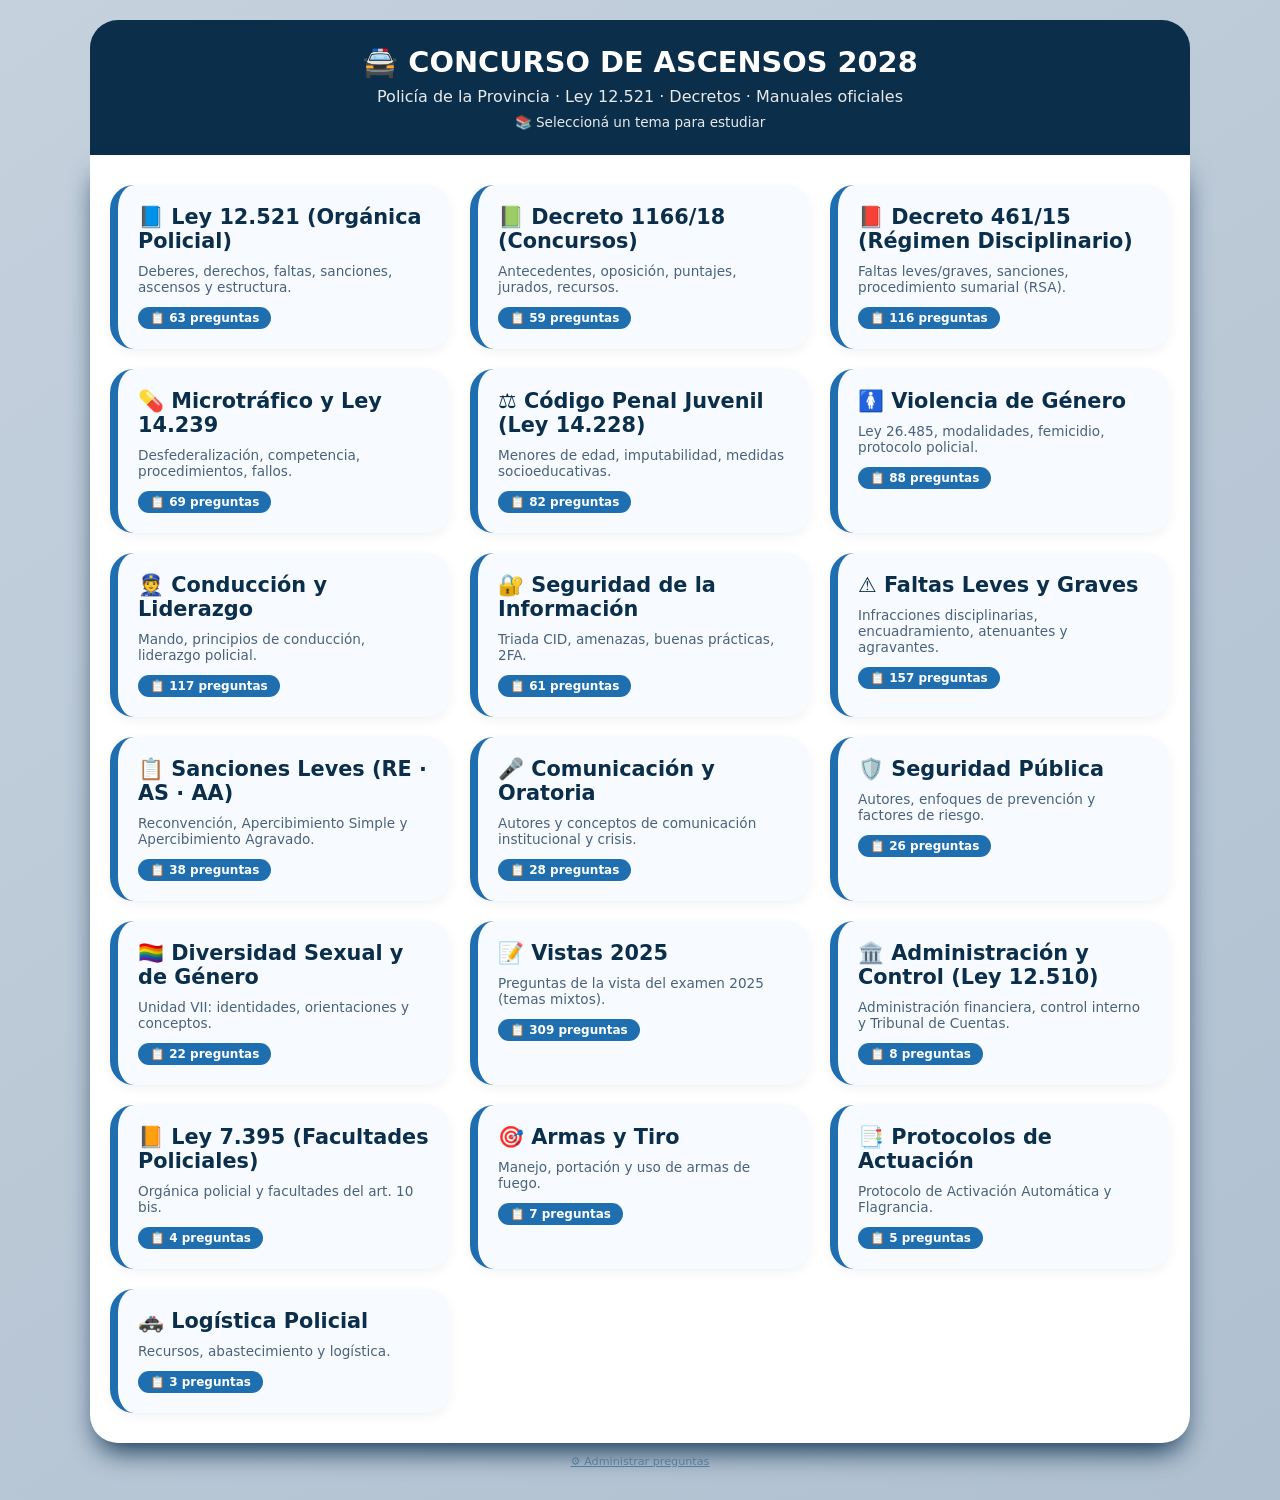
==== index.html @ 3313f452 "Simulador Concurso 2028: preguntas en JSON y panel de administración - data/temas.json y data/pregun" ====
<!DOCTYPE html>
<html lang="es">
<head>
    <meta charset="UTF-8">
    <meta name="viewport" content="width=device-width, initial-scale=1.0, maximum-scale=1.0, user-scalable=yes">
    <title>📚 CONCURSO POLICIAL 2028 · SIMULADOR POR TEMAS</title>
    <link rel="stylesheet" href="estilos.css">
</head>
<body>

<!-- PANTALLA PRINCIPAL -->
<div id="mainScreen" class="main-container">
    <div class="header">
        <h1>🚔 CONCURSO DE ASCENSOS 2028</h1>
        <p>Policía de la Provincia · Ley 12.521 · Decretos · Manuales oficiales</p>
        <p style="font-size:0.85rem; margin-top:8px;">📚 Seleccioná un tema para estudiar</p>
    </div>
    <div class="temas-grid" id="temasGrid">
        <div class="mensaje">Cargando temas…</div>
    </div>
    <div class="pie"><a href="admin.html" style="color:inherit;">⚙️ Administrar preguntas</a></div>
</div>

<!-- CONTENEDOR PARA EL QUIZ -->
<div id="quizScreen" class="quiz-container">
    <div class="cabecera">
        <button class="btn-volver" id="btnVolverPrincipal">← Volver a temas</button>
        <h2 id="quizTitulo">Tema</h2>
        <div class="progreso-barra"><div class="progreso-lleno" id="barraProgreso"></div></div>
        <div class="contadores">
            <span id="textoContador">Pregunta 0 / 0</span>
            <span id="puntajeDisplay">✅ 0 · ❌ 0</span>
        </div>
    </div>
    <div class="botonera-extra">
        <button class="btn btn-download" id="btnDescargarCSV">📥 CSV</button>
        <button class="btn btn-pdf" id="btnDescargarPDF">📄 PDF</button>
        <button class="btn btn-sec" id="btnFinalizar">🏁 Finalizar</button>
    </div>
    <div class="cuerpo" id="cuerpoQuiz"></div>
    <div class="pie">⚡ Modo estudio · Respuesta con explicación</div>
</div>

<script src="app.js"></script>
</body>
</html>
---- estilos.css ----
* {
    box-sizing: border-box;
    font-family: 'Segoe UI', Roboto, system-ui, sans-serif;
    margin: 0;
    padding: 0;
}
body {
    background: linear-gradient(145deg, #c5d1dd 0%, #b0c0d0 100%);
    min-height: 100vh;
    padding: 20px;
}
.main-container {
    max-width: 1100px;
    margin: 0 auto;
}
.header {
    background: #0b2f4a;
    color: white;
    padding: 25px 20px;
    border-radius: 28px 28px 0 0;
    text-align: center;
}
.header h1 {
    font-size: 1.8rem;
    margin-bottom: 8px;
}
.header p {
    font-size: 1rem;
    opacity: 0.9;
}
.temas-grid {
    display: grid;
    grid-template-columns: repeat(auto-fill, minmax(280px, 1fr));
    gap: 20px;
    padding: 30px 20px;
    background: white;
    border-radius: 0 0 28px 28px;
    box-shadow: 0 15px 28px -8px #0a2f4e;
}
.tema-card {
    background: #f7faff;
    border-radius: 24px;
    padding: 20px;
    border-left: 8px solid #1f6fb0;
    transition: transform 0.2s, box-shadow 0.2s;
    cursor: pointer;
    box-shadow: 0 4px 12px rgba(0,0,0,0.05);
}
.tema-card:hover {
    transform: translateY(-5px);
    box-shadow: 0 12px 24px rgba(0,0,0,0.1);
}
.tema-card h3 {
    color: #0b2f4a;
    font-size: 1.3rem;
    margin-bottom: 10px;
}
.tema-card p {
    color: #4a627a;
    font-size: 0.85rem;
    margin-bottom: 12px;
}
.tema-card .badge {
    display: inline-block;
    background: #1f6fb0;
    color: white;
    padding: 4px 12px;
    border-radius: 20px;
    font-size: 0.75rem;
    font-weight: bold;
}
.quiz-container {
    max-width: 700px;
    margin: 0 auto;
    background-color: #ffffff;
    border-radius: 28px;
    box-shadow: 0 15px 28px -8px #0a2f4e;
    overflow: hidden;
    display: none;
}
.cabecera {
    background: #0b2f4a;
    color: white;
    padding: 16px 20px;
}
.cabecera h2 {
    font-size: 1.2rem;
    margin-bottom: 6px;
}
.btn-volver {
    background: #4b6279;
    border: none;
    padding: 8px 16px;
    border-radius: 40px;
    color: white;
    font-weight: bold;
    cursor: pointer;
    margin-top: 8px;
    font-size: 0.8rem;
}
.progreso-barra {
    background-color: #204b6d;
    border-radius: 50px;
    height: 12px;
    margin: 12px 0 6px 0;
}
.progreso-lleno {
    background: #7ac7ff;
    height: 12px;
    border-radius: 50px;
    width: 0%;
    transition: width 0.2s ease;
}
.contadores {
    display: flex;
    justify-content: space-between;
    font-size: 0.75rem;
    color: #c7def5;
}
.cuerpo {
    padding: 18px;
    background: #f7faff;
}
.pregunta-texto {
    font-size: 1.2rem;
    font-weight: 600;
    color: #0f293f;
    margin-bottom: 18px;
}
.opciones-area {
    display: flex;
    flex-direction: column;
    gap: 8px;
    margin-bottom: 20px;
}
.opcion-boton {
    background: white;
    border: 1.5px solid #b9ccde;
    border-radius: 40px;
    padding: 12px 18px;
    font-size: 0.9rem;
    font-weight: 500;
    text-align: left;
    cursor: pointer;
    transition: 0.15s;
}
.opcion-boton:hover:not(:disabled) {
    background: #e0efff;
    border-color: #1f6fb0;
}
.opcion-boton.correcta {
    background: #caf0ce;
    border-color: #138b34;
    color: #0b5822;
}
.opcion-boton.incorrecta {
    background: #ffe0de;
    border-color: #c53131;
    color: #771c1c;
    text-decoration: line-through;
}
.opcion-boton:disabled {
    cursor: default;
}
.retro-card {
    background: white;
    border-radius: 24px;
    padding: 16px;
    border-left: 8px solid #1f6fb0;
    margin: 15px 0;
}
.retro-titulo-correcto { color: #0b6b2c; font-weight: 700; margin-bottom: 8px; }
.retro-titulo-incorrecto { color: #b63131; font-weight: 700; margin-bottom: 8px; }
.retro-detalle { font-size: 0.85rem; background: #e9f2fc; padding: 12px; border-radius: 16px; }
.navegacion {
    display: flex;
    justify-content: space-between;
    align-items: center;
    margin-top: 15px;
}
.btn {
    border: none;
    padding: 10px 18px;
    border-radius: 40px;
    font-weight: 600;
    background: #1c4a70;
    color: white;
    cursor: pointer;
}
.btn-sec { background: #4b6279; }
.btn-download { background: #2a6b3c; }
.btn-pdf { background: #b33c1f; }
.botonera-extra {
    display: flex;
    justify-content: center;
    gap: 12px;
    margin: 15px 0 10px;
    flex-wrap: wrap;
}
.indice-preg {
    background: white;
    padding: 6px 12px;
    border-radius: 30px;
    border: 1px solid #c1d6ec;
    font-size: 0.85rem;
}
.pie {
    text-align: center;
    color: #557c9a;
    font-size: 0.7rem;
    padding: 12px;
}
@media (max-width: 550px) {
    .temas-grid { grid-template-columns: 1fr; }
    .pregunta-texto { font-size: 1rem; }
}

/* Mensajes de carga / error */
.mensaje {
    grid-column: 1 / -1;
    text-align: center;
    color: #4a627a;
    padding: 20px;
}
.mensaje.error { color: #b63131; }

/* Resultado final */
.resultado {
    text-align: center;
    padding: 10px 0 20px;
}
.resultado h3 {
    color: #0b2f4a;
    font-size: 1.4rem;
    margin-bottom: 12px;
}
.resultado .porcentaje {
    font-size: 2.6rem;
    font-weight: 700;
    color: #1c4a70;
    margin-bottom: 8px;
}
.resultado p {
    color: #4a627a;
    margin-bottom: 18px;
}
.resultado .botonera-extra { margin-top: 10px; }
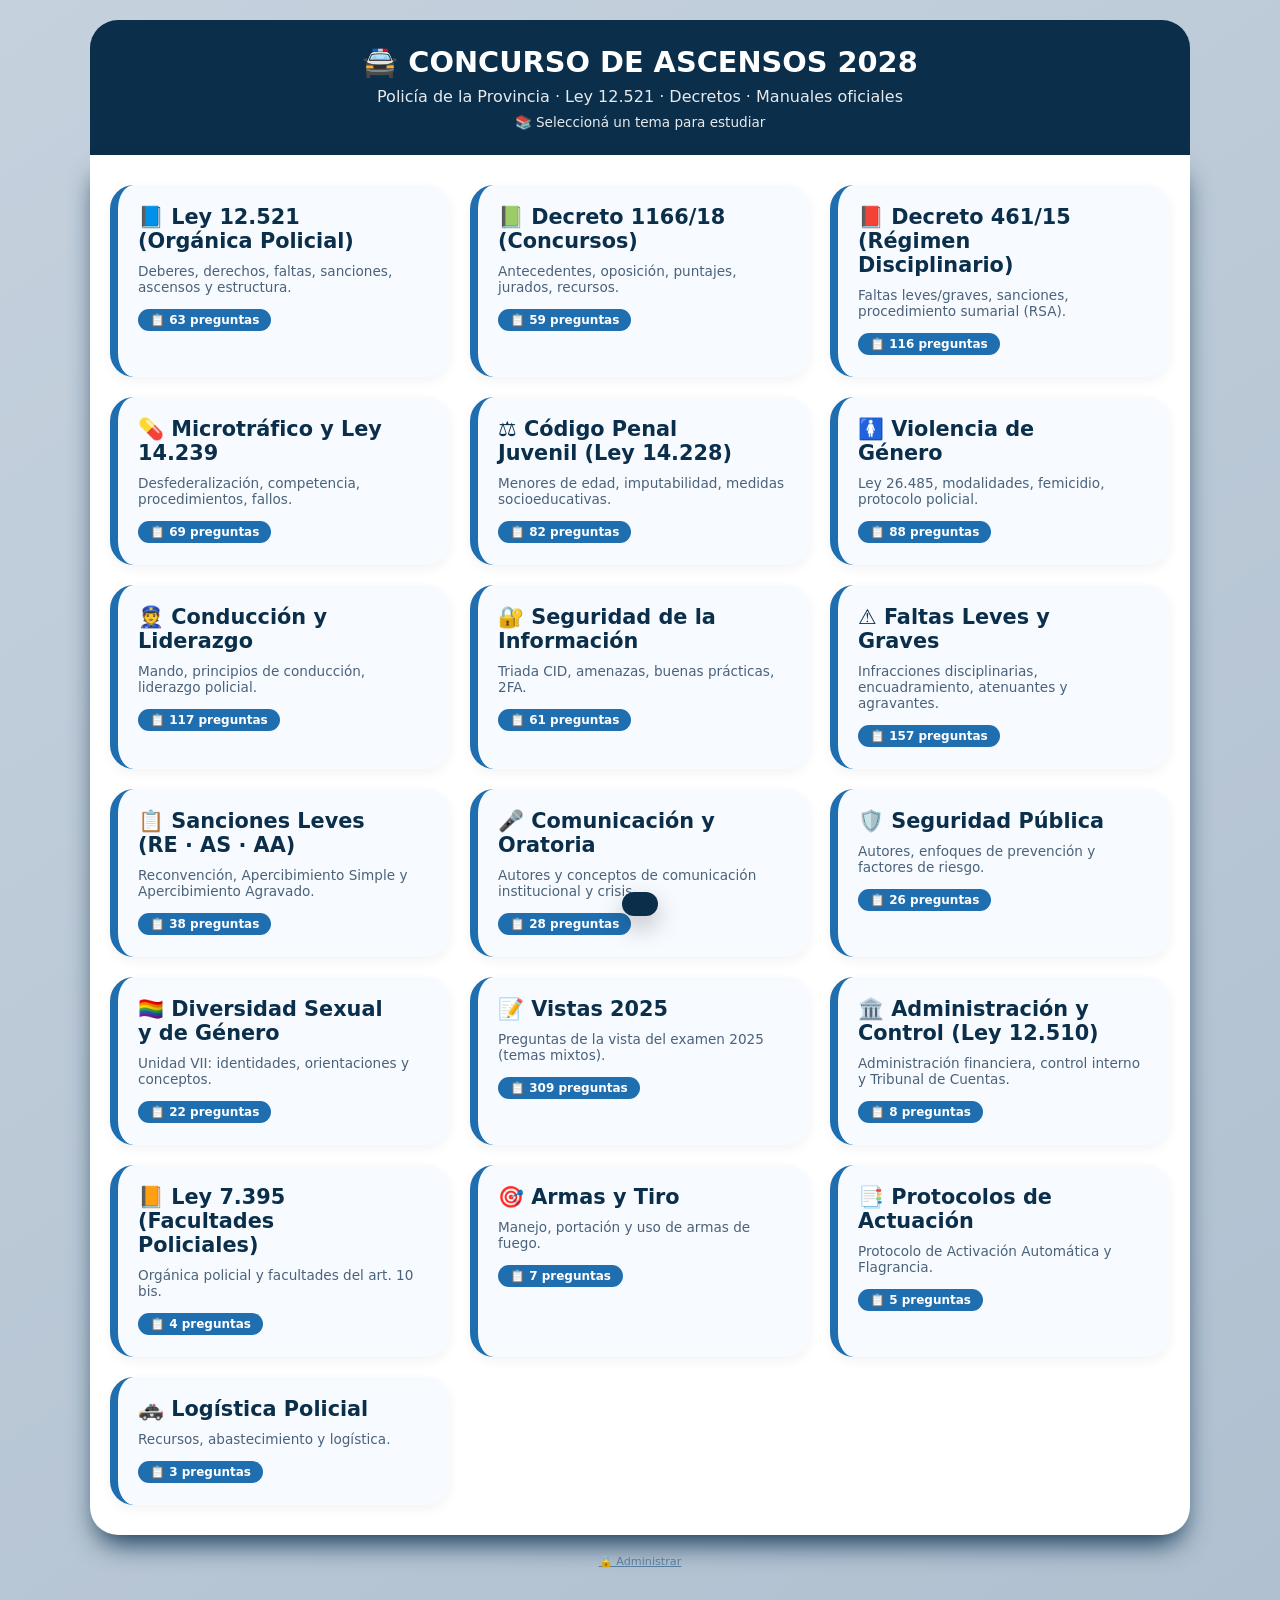
==== commit c69423a6: "Modo administración en el simulador con login por contraseña - Eliminar/restaurar módulos y pregunta" ====
--- a/index.html
+++ b/index.html
@@ -15,10 +15,13 @@
         <p>Policía de la Provincia · Ley 12.521 · Decretos · Manuales oficiales</p>
         <p style="font-size:0.85rem; margin-top:8px;">📚 Seleccioná un tema para estudiar</p>
     </div>
+    <div class="banner-admin" id="bannerAdmin" hidden>
+        🔓 Modo administración · 🗑️ elimina (oculta) · ♻️ restaura · los cambios se guardan al instante
+    </div>
     <div class="temas-grid" id="temasGrid">
         <div class="mensaje">Cargando temas…</div>
     </div>
-    <div class="pie"><a href="admin.html" style="color:inherit;">⚙️ Administrar preguntas</a></div>
+    <div class="pie"><button class="link-pie" id="btnSesion">🔒 Administrar</button></div>
 </div>
 
 <!-- CONTENEDOR PARA EL QUIZ -->
@@ -41,6 +44,30 @@
     <div class="pie">⚡ Modo estudio · Respuesta con explicación</div>
 </div>
 
+<!-- LOGIN DE ADMINISTRACIÓN -->
+<dialog id="dlgLogin" class="dialogo">
+    <form method="dialog" id="formLogin">
+        <h3 id="loginTitulo">🔒 Administración</h3>
+        <label>Contraseña <input id="loginPassword" type="password" autocomplete="current-password"></label>
+        <div id="bloqueConfigurar" hidden>
+            <label>Repetir contraseña <input id="cfgPassword2" type="password" autocomplete="new-password"></label>
+            <label>Token de GitHub <input id="cfgToken" type="password" placeholder="github_pat_..." autocomplete="off"></label>
+            <label>Usuario de GitHub <input id="cfgOwner" autocapitalize="off"></label>
+            <label>Repositorio <input id="cfgRepo" autocapitalize="off"></label>
+            <label>Rama <input id="cfgBranch" value="main" autocapitalize="off"></label>
+            <p class="ayuda">Se hace una sola vez. El token se guarda en el repo cifrado con esta contraseña; después alcanza con la contraseña desde cualquier dispositivo.</p>
+        </div>
+        <p id="loginError" class="error-login" hidden></p>
+        <div class="botonera-extra">
+            <button class="btn btn-sec" value="cancelar" formnovalidate>Cancelar</button>
+            <button class="btn" value="ok" id="btnIngresar">Ingresar</button>
+        </div>
+    </form>
+</dialog>
+
+<div id="toast" class="toast" role="status"></div>
+
+<script src="acceso.js"></script>
 <script src="app.js"></script>
 </body>
 </html>
--- a/estilos.css
+++ b/estilos.css
@@ -245,3 +245,94 @@
     margin-bottom: 18px;
 }
 .resultado .botonera-extra { margin-top: 10px; }
+
+/* Administración */
+.banner-admin {
+    background: #8a5a00;
+    color: white;
+    text-align: center;
+    font-size: 0.85rem;
+    padding: 10px 16px;
+}
+.tema-card { position: relative; }
+.tema-card.inactivo { opacity: 0.55; border-left-color: #8a9bb0; }
+.tema-card .badge { margin: 2px 4px 2px 0; }
+.badge-gris { background: #6b7f94 !important; }
+.badge-rojo { background: #b33c1f !important; }
+.btn-icono {
+    position: absolute;
+    top: 10px;
+    right: 10px;
+    width: 42px;
+    height: 42px;
+    border-radius: 50%;
+    border: 1.5px solid #b9ccde;
+    background: white;
+    font-size: 1.1rem;
+    cursor: pointer;
+}
+.btn-icono.eliminar:hover { background: #ffe0de; border-color: #c53131; }
+.btn-icono.restaurar:hover { background: #caf0ce; border-color: #138b34; }
+.tema-card h3 { padding-right: 46px; }
+.admin-pregunta {
+    display: flex;
+    justify-content: space-between;
+    align-items: center;
+    gap: 10px;
+    background: #fff4dd;
+    border: 1px solid #e6c47a;
+    border-radius: 16px;
+    padding: 8px 12px;
+    margin-bottom: 14px;
+    font-size: 0.8rem;
+    color: #6b4a00;
+}
+.admin-pregunta.eliminada { background: #ffe0de; border-color: #e0a3a0; color: #771c1c; }
+.btn-mini { padding: 8px 14px; font-size: 0.8rem; }
+.link-pie {
+    background: none;
+    border: none;
+    color: inherit;
+    font: inherit;
+    text-decoration: underline;
+    cursor: pointer;
+    padding: 8px;
+}
+.dialogo {
+    border: none;
+    border-radius: 24px;
+    padding: 20px;
+    width: min(420px, calc(100vw - 32px));
+    box-shadow: 0 25px 45px -15px rgba(0,20,50,0.5);
+}
+.dialogo::backdrop { background: rgba(11, 47, 74, 0.5); }
+.dialogo h3 { color: #0b2f4a; margin-bottom: 14px; }
+.dialogo label { display: flex; flex-direction: column; gap: 4px; font-size: 0.85rem; font-weight: 600; color: #0f293f; margin-bottom: 10px; }
+.dialogo input {
+    font: inherit;
+    font-weight: 400;
+    font-size: 16px;
+    padding: 10px 12px;
+    border: 1.5px solid #b9ccde;
+    border-radius: 14px;
+}
+.ayuda { font-size: 0.8rem; color: #557c9a; }
+.error-login { color: #b63131; font-size: 0.85rem; margin-top: 6px; }
+.toast {
+    position: fixed;
+    left: 50%;
+    bottom: 20px;
+    transform: translate(-50%, 150%);
+    max-width: calc(100vw - 32px);
+    background: #0b2f4a;
+    color: white;
+    padding: 12px 18px;
+    border-radius: 20px;
+    font-size: 0.9rem;
+    box-shadow: 0 10px 25px rgba(0,0,0,0.25);
+    transition: transform 0.25s ease;
+    z-index: 20;
+}
+.toast.visible { transform: translate(-50%, 0); }
+.toast.ok { background: #0b6b2c; }
+.toast.error { background: #b63131; }
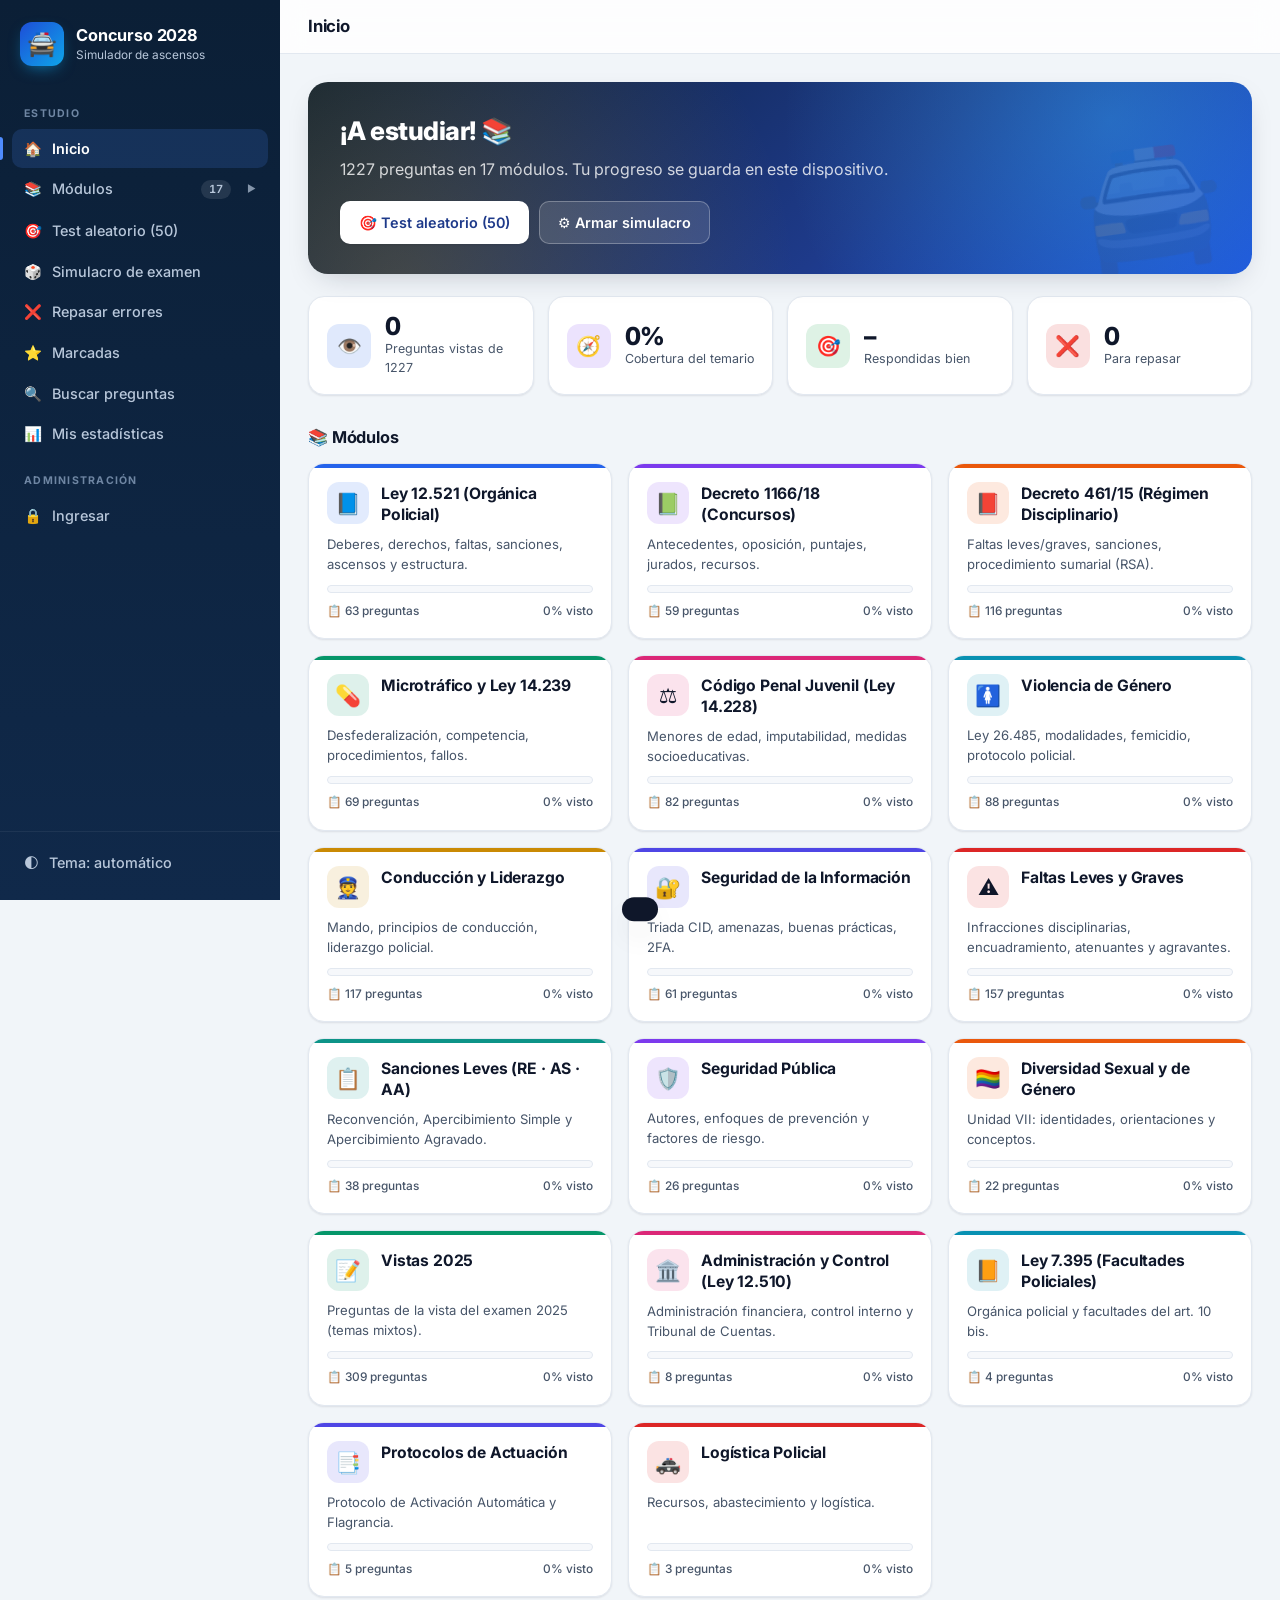
==== commit b7b42940: "Rediseño con menú lateral y nuevas funciones de estudio - Menú lateral responsive con tema claro/osc" ====
--- a/index.html
+++ b/index.html
@@ -2,46 +2,42 @@
 <html lang="es">
 <head>
     <meta charset="UTF-8">
-    <meta name="viewport" content="width=device-width, initial-scale=1.0, maximum-scale=1.0, user-scalable=yes">
-    <title>📚 CONCURSO POLICIAL 2028 · SIMULADOR POR TEMAS</title>
-    <link rel="stylesheet" href="estilos.css">
+    <meta name="viewport" content="width=device-width, initial-scale=1.0">
+    <meta name="theme-color" content="#0b2f4a">
+    <title>Concurso 2028 · Simulador de ascensos</title>
+    <link rel="preconnect" href="https://fonts.googleapis.com">
+    <link rel="preconnect" href="https://fonts.gstatic.com" crossorigin>
+    <link rel="stylesheet" href="https://fonts.googleapis.com/css2?family=Inter:wght@400;500;600;700;800&display=swap">
+    <link rel="stylesheet" href="estilos.css?v=5">
 </head>
 <body>
 
-<!-- PANTALLA PRINCIPAL -->
-<div id="mainScreen" class="main-container">
-    <div class="header">
-        <h1>🚔 CONCURSO DE ASCENSOS 2028</h1>
-        <p>Policía de la Provincia · Ley 12.521 · Decretos · Manuales oficiales</p>
-        <p style="font-size:0.85rem; margin-top:8px;">📚 Seleccioná un tema para estudiar</p>
-    </div>
-    <div class="banner-admin" id="bannerAdmin" hidden>
-        🔓 Modo administración · 🗑️ elimina (oculta) · ♻️ restaura · los cambios se guardan al instante
-    </div>
-    <div class="temas-grid" id="temasGrid">
-        <div class="mensaje">Cargando temas…</div>
-    </div>
-    <div class="pie"><button class="link-pie" id="btnSesion">🔒 Administrar</button></div>
-</div>
+<div class="app" id="app">
+    <!-- MENÚ LATERAL -->
+    <aside class="sidebar" id="sidebar">
+        <a href="#/inicio" class="marca">
+            <span class="marca-icono">🚔</span>
+            <span><strong>Concurso 2028</strong><small>Simulador de ascensos</small></span>
+        </a>
+        <nav id="menu" class="menu"></nav>
+        <div class="sidebar-pie">
+            <button class="menu-item" id="btnTema">🌓 <span id="textoTema">Tema: automático</span></button>
+        </div>
+    </aside>
+    <div class="overlay" id="overlay"></div>
 
-<!-- CONTENEDOR PARA EL QUIZ -->
-<div id="quizScreen" class="quiz-container">
-    <div class="cabecera">
-        <button class="btn-volver" id="btnVolverPrincipal">← Volver a temas</button>
-        <h2 id="quizTitulo">Tema</h2>
-        <div class="progreso-barra"><div class="progreso-lleno" id="barraProgreso"></div></div>
-        <div class="contadores">
-            <span id="textoContador">Pregunta 0 / 0</span>
-            <span id="puntajeDisplay">✅ 0 · ❌ 0</span>
+    <!-- CONTENIDO -->
+    <main class="contenido">
+        <header class="topbar">
+            <button class="btn-hamburguesa" id="btnMenu" aria-label="Abrir menú">☰</button>
+            <h1 id="tituloVista">Inicio</h1>
+            <span class="estado-guardado" id="estadoGuardado"></span>
+            <span class="chip-admin" id="chipAdmin" hidden>🔓 Admin</span>
+        </header>
+        <div class="vista" id="vista">
+            <div class="vacio">Cargando preguntas…</div>
         </div>
-    </div>
-    <div class="botonera-extra">
-        <button class="btn btn-download" id="btnDescargarCSV">📥 CSV</button>
-        <button class="btn btn-pdf" id="btnDescargarPDF">📄 PDF</button>
-        <button class="btn btn-sec" id="btnFinalizar">🏁 Finalizar</button>
-    </div>
-    <div class="cuerpo" id="cuerpoQuiz"></div>
-    <div class="pie">⚡ Modo estudio · Respuesta con explicación</div>
+    </main>
 </div>
 
 <!-- LOGIN DE ADMINISTRACIÓN -->
@@ -51,23 +47,65 @@
         <label>Contraseña <input id="loginPassword" type="password" autocomplete="current-password"></label>
         <div id="bloqueConfigurar" hidden>
             <label>Repetir contraseña <input id="cfgPassword2" type="password" autocomplete="new-password"></label>
-            <label>Token de GitHub <input id="cfgToken" type="password" placeholder="github_pat_..." autocomplete="off"></label>
+            <label>Token de GitHub <input id="cfgToken" type="password" placeholder="ghp_... o github_pat_..." autocomplete="off"></label>
             <label>Usuario de GitHub <input id="cfgOwner" autocapitalize="off"></label>
             <label>Repositorio <input id="cfgRepo" autocapitalize="off"></label>
             <label>Rama <input id="cfgBranch" value="main" autocapitalize="off"></label>
             <p class="ayuda">Se hace una sola vez. El token se guarda en el repo cifrado con esta contraseña; después alcanza con la contraseña desde cualquier dispositivo.</p>
         </div>
-        <p id="loginError" class="error-login" hidden></p>
-        <div class="botonera-extra">
-            <button class="btn btn-sec" value="cancelar" formnovalidate>Cancelar</button>
+        <p id="loginError" class="error-form" hidden></p>
+        <div class="dialogo-botones">
+            <button class="btn sec" value="cancelar" formnovalidate>Cancelar</button>
             <button class="btn" value="ok" id="btnIngresar">Ingresar</button>
+        </div>
+    </form>
+</dialog>
+
+<!-- EDITOR DE MÓDULO -->
+<dialog id="dlgModulo" class="dialogo">
+    <form method="dialog" id="formModulo">
+        <h3 id="tituloModulo">Módulo</h3>
+        <label>Nombre <input id="mNombre" required placeholder="📘 Ley 12.521"></label>
+        <label>Descripción <textarea id="mDescripcion" rows="2"></textarea></label>
+        <div class="dialogo-botones">
+            <button class="btn sec" value="cancelar" formnovalidate>Cancelar</button>
+            <button class="btn" value="ok">Guardar</button>
+        </div>
+    </form>
+</dialog>
+
+<!-- EDITOR DE PREGUNTA -->
+<dialog id="dlgPregunta" class="dialogo dialogo-ancho">
+    <form method="dialog" id="formPregunta">
+        <h3 id="tituloPregunta">Pregunta</h3>
+        <div class="form-grid">
+            <label>Módulo <select id="pTema"></select></label>
+            <label>Tipo
+                <select id="pTipo">
+                    <option value="mc">Opción múltiple</option>
+                    <option value="vf">Verdadero / Falso</option>
+                </select>
+            </label>
+        </div>
+        <label>Pregunta <textarea id="pTexto" rows="3"></textarea></label>
+        <div class="campo">
+            <span class="campo-titulo">Opciones <small>(marcá la correcta)</small></span>
+            <div id="pOpciones"></div>
+            <button type="button" class="btn sec chico" id="btnAgregarOpcion">+ Opción</button>
+        </div>
+        <label>Explicación <textarea id="pExplicacion" rows="2" placeholder="Art. ..."></textarea></label>
+        <label>Origen <input id="pOrigen"></label>
+        <p id="pError" class="error-form" hidden></p>
+        <div class="dialogo-botones">
+            <button class="btn sec" value="cancelar" formnovalidate>Cancelar</button>
+            <button class="btn" value="ok">Guardar</button>
         </div>
     </form>
 </dialog>
 
 <div id="toast" class="toast" role="status"></div>
 
-<script src="acceso.js"></script>
-<script src="app.js"></script>
+<script src="acceso.js?v=5"></script>
+<script src="app.js?v=5"></script>
 </body>
 </html>
--- a/estilos.css
+++ b/estilos.css
@@ -1,338 +1,704 @@
-* {
-    box-sizing: border-box;
-    font-family: 'Segoe UI', Roboto, system-ui, sans-serif;
-    margin: 0;
-    padding: 0;
-}
+/* ========== VARIABLES / TEMA ========== */
+:root {
+    --fondo: #f1f5f9;
+    --superficie: #ffffff;
+    --superficie-2: #f6f8fb;
+    --borde: #e2e8f0;
+    --borde-fuerte: #cbd5e1;
+    --texto: #0f172a;
+    --texto-2: #475569;
+    --texto-3: #94a3b8;
+    --primario: #1d4ed8;
+    --primario-oscuro: #1e3a8a;
+    --primario-claro: #eff4ff;
+    --dorado: #d4a017;
+    --sidebar-1: #0b1f36;
+    --sidebar-2: #10294a;
+    --sidebar-texto: #b8c7da;
+    --ok: #16a34a;
+    --ok-fondo: #ecfdf3;
+    --ok-borde: #86efac;
+    --error: #dc2626;
+    --error-fondo: #fef2f2;
+    --error-borde: #fca5a5;
+    --aviso: #b45309;
+    --aviso-fondo: #fffbeb;
+    --sombra-1: 0 1px 2px rgba(15, 23, 42, 0.06), 0 1px 3px rgba(15, 23, 42, 0.04);
+    --sombra-2: 0 10px 30px -12px rgba(15, 23, 42, 0.25);
+    --radio: 16px;
+    --radio-chico: 10px;
+}
+@media (prefers-color-scheme: dark) {
+    :root:not([data-theme="light"]) {
+        --fondo: #0b1220;
+        --superficie: #111a2b;
+        --superficie-2: #162236;
+        --borde: #1f2d44;
+        --borde-fuerte: #2c3e5a;
+        --texto: #e6edf7;
+        --texto-2: #a3b3c9;
+        --texto-3: #6b7d96;
+        --primario: #4f8cff;
+        --primario-oscuro: #2f6ae0;
+        --primario-claro: #172848;
+        --sidebar-1: #070e1a;
+        --sidebar-2: #0b1628;
+        --ok: #34d399;
+        --ok-fondo: #0f2a22;
+        --ok-borde: #1f6f55;
+        --error: #f87171;
+        --error-fondo: #2c1517;
+        --error-borde: #7f2a2a;
+        --aviso: #fbbf24;
+        --aviso-fondo: #2b2110;
+        --sombra-1: 0 1px 2px rgba(0, 0, 0, 0.4);
+        --sombra-2: 0 10px 30px -12px rgba(0, 0, 0, 0.7);
+    }
+}
+:root[data-theme="dark"] {
+    --fondo: #0b1220;
+    --superficie: #111a2b;
+    --superficie-2: #162236;
+    --borde: #1f2d44;
+    --borde-fuerte: #2c3e5a;
+    --texto: #e6edf7;
+    --texto-2: #a3b3c9;
+    --texto-3: #6b7d96;
+    --primario: #4f8cff;
+    --primario-oscuro: #2f6ae0;
+    --primario-claro: #172848;
+    --sidebar-1: #070e1a;
+    --sidebar-2: #0b1628;
+    --ok: #34d399;
+    --ok-fondo: #0f2a22;
+    --ok-borde: #1f6f55;
+    --error: #f87171;
+    --error-fondo: #2c1517;
+    --error-borde: #7f2a2a;
+    --aviso: #fbbf24;
+    --aviso-fondo: #2b2110;
+    --sombra-1: 0 1px 2px rgba(0, 0, 0, 0.4);
+    --sombra-2: 0 10px 30px -12px rgba(0, 0, 0, 0.7);
+}
+
+* { box-sizing: border-box; margin: 0; padding: 0; }
+html { -webkit-text-size-adjust: 100%; }
 body {
-    background: linear-gradient(145deg, #c5d1dd 0%, #b0c0d0 100%);
+    font-family: 'Inter', 'Segoe UI', Roboto, system-ui, sans-serif;
+    background: var(--fondo);
+    color: var(--texto);
     min-height: 100vh;
-    padding: 20px;
-}
-.main-container {
-    max-width: 1100px;
-    margin: 0 auto;
-}
-.header {
-    background: #0b2f4a;
+    line-height: 1.5;
+    -webkit-font-smoothing: antialiased;
+}
+button, input, select, textarea { font: inherit; color: inherit; }
+a { color: var(--primario); }
+::selection { background: var(--primario); color: white; }
+
+/* ========== LAYOUT ========== */
+.app { display: flex; min-height: 100vh; }
+.sidebar {
+    width: 280px;
+    flex-shrink: 0;
+    background: linear-gradient(180deg, var(--sidebar-1) 0%, var(--sidebar-2) 100%);
+    color: var(--sidebar-texto);
+    display: flex;
+    flex-direction: column;
+    position: sticky;
+    top: 0;
+    height: 100vh;
+    overflow-y: auto;
+    z-index: 30;
+    scrollbar-width: thin;
+    scrollbar-color: rgba(255,255,255,0.15) transparent;
+}
+.contenido { flex: 1; min-width: 0; display: flex; flex-direction: column; }
+.topbar {
+    position: sticky;
+    top: 0;
+    z-index: 10;
+    display: flex;
+    align-items: center;
+    gap: 12px;
+    padding: 14px 28px;
+    background: color-mix(in srgb, var(--superficie) 82%, transparent);
+    backdrop-filter: blur(12px);
+    -webkit-backdrop-filter: blur(12px);
+    border-bottom: 1px solid var(--borde);
+}
+.topbar h1 {
+    font-size: 1.05rem;
+    font-weight: 700;
+    letter-spacing: -0.01em;
+    flex: 1;
+    min-width: 0;
+    overflow: hidden;
+    text-overflow: ellipsis;
+    white-space: nowrap;
+}
+.btn-hamburguesa {
+    display: none;
+    background: var(--superficie);
+    border: 1px solid var(--borde);
+    border-radius: var(--radio-chico);
+    width: 42px;
+    height: 42px;
+    font-size: 1.15rem;
+    cursor: pointer;
+}
+.chip-admin {
+    background: var(--aviso-fondo);
+    color: var(--aviso);
+    border: 1px solid color-mix(in srgb, var(--aviso) 30%, transparent);
+    font-size: 0.72rem;
+    font-weight: 700;
+    padding: 4px 10px;
+    border-radius: 999px;
+}
+.estado-guardado { font-size: 0.78rem; color: var(--texto-3); }
+.vista { padding: 28px; max-width: 1180px; width: 100%; margin: 0 auto; animation: aparecer 0.25s ease; }
+.overlay { display: none; }
+@keyframes aparecer { from { opacity: 0; transform: translateY(6px); } to { opacity: 1; transform: none; } }
+
+/* ========== MENÚ LATERAL ========== */
+.marca {
+    display: flex;
+    align-items: center;
+    gap: 12px;
+    padding: 22px 20px 18px;
     color: white;
-    padding: 25px 20px;
-    border-radius: 28px 28px 0 0;
-    text-align: center;
-}
-.header h1 {
-    font-size: 1.8rem;
-    margin-bottom: 8px;
-}
-.header p {
-    font-size: 1rem;
-    opacity: 0.9;
-}
-.temas-grid {
+    text-decoration: none;
+}
+.marca-icono {
+    width: 44px;
+    height: 44px;
+    border-radius: 12px;
     display: grid;
-    grid-template-columns: repeat(auto-fill, minmax(280px, 1fr));
-    gap: 20px;
-    padding: 30px 20px;
-    background: white;
-    border-radius: 0 0 28px 28px;
-    box-shadow: 0 15px 28px -8px #0a2f4e;
-}
-.tema-card {
-    background: #f7faff;
-    border-radius: 24px;
-    padding: 20px;
-    border-left: 8px solid #1f6fb0;
-    transition: transform 0.2s, box-shadow 0.2s;
-    cursor: pointer;
-    box-shadow: 0 4px 12px rgba(0,0,0,0.05);
-}
-.tema-card:hover {
-    transform: translateY(-5px);
-    box-shadow: 0 12px 24px rgba(0,0,0,0.1);
-}
-.tema-card h3 {
-    color: #0b2f4a;
-    font-size: 1.3rem;
-    margin-bottom: 10px;
-}
-.tema-card p {
-    color: #4a627a;
-    font-size: 0.85rem;
-    margin-bottom: 12px;
-}
-.tema-card .badge {
-    display: inline-block;
-    background: #1f6fb0;
-    color: white;
-    padding: 4px 12px;
-    border-radius: 20px;
-    font-size: 0.75rem;
-    font-weight: bold;
-}
-.quiz-container {
-    max-width: 700px;
-    margin: 0 auto;
-    background-color: #ffffff;
-    border-radius: 28px;
-    box-shadow: 0 15px 28px -8px #0a2f4e;
-    overflow: hidden;
-    display: none;
-}
-.cabecera {
-    background: #0b2f4a;
-    color: white;
-    padding: 16px 20px;
-}
-.cabecera h2 {
-    font-size: 1.2rem;
-    margin-bottom: 6px;
-}
-.btn-volver {
-    background: #4b6279;
-    border: none;
-    padding: 8px 16px;
-    border-radius: 40px;
-    color: white;
-    font-weight: bold;
-    cursor: pointer;
-    margin-top: 8px;
-    font-size: 0.8rem;
-}
-.progreso-barra {
-    background-color: #204b6d;
-    border-radius: 50px;
-    height: 12px;
-    margin: 12px 0 6px 0;
-}
-.progreso-lleno {
-    background: #7ac7ff;
-    height: 12px;
-    border-radius: 50px;
-    width: 0%;
-    transition: width 0.2s ease;
-}
-.contadores {
-    display: flex;
-    justify-content: space-between;
-    font-size: 0.75rem;
-    color: #c7def5;
-}
-.cuerpo {
-    padding: 18px;
-    background: #f7faff;
-}
-.pregunta-texto {
-    font-size: 1.2rem;
-    font-weight: 600;
-    color: #0f293f;
-    margin-bottom: 18px;
-}
-.opciones-area {
-    display: flex;
-    flex-direction: column;
-    gap: 8px;
-    margin-bottom: 20px;
-}
-.opcion-boton {
-    background: white;
-    border: 1.5px solid #b9ccde;
-    border-radius: 40px;
-    padding: 12px 18px;
+    place-items: center;
+    font-size: 1.5rem;
+    background: linear-gradient(135deg, #1d4ed8, #0ea5e9);
+    box-shadow: 0 6px 16px -6px rgba(14, 165, 233, 0.7);
+}
+.marca strong { font-size: 1.02rem; letter-spacing: -0.01em; }
+.marca small { display: block; font-size: 0.74rem; color: var(--sidebar-texto); font-weight: 400; }
+.menu { padding: 4px 12px 20px; flex: 1; }
+.menu-seccion {
+    font-size: 0.66rem;
+    font-weight: 700;
+    text-transform: uppercase;
+    letter-spacing: 0.12em;
+    color: #6f86a3;
+    padding: 18px 12px 6px;
+}
+.menu-item {
+    position: relative;
+    display: flex;
+    align-items: center;
+    gap: 10px;
+    width: 100%;
+    padding: 9px 12px;
+    margin: 1px 0;
+    border-radius: var(--radio-chico);
+    color: var(--sidebar-texto);
+    text-decoration: none;
     font-size: 0.9rem;
     font-weight: 500;
+    background: none;
+    border: none;
+    cursor: pointer;
     text-align: left;
-    cursor: pointer;
-    transition: 0.15s;
-}
-.opcion-boton:hover:not(:disabled) {
-    background: #e0efff;
-    border-color: #1f6fb0;
-}
-.opcion-boton.correcta {
-    background: #caf0ce;
-    border-color: #138b34;
-    color: #0b5822;
-}
-.opcion-boton.incorrecta {
-    background: #ffe0de;
-    border-color: #c53131;
-    color: #771c1c;
-    text-decoration: line-through;
-}
-.opcion-boton:disabled {
-    cursor: default;
-}
-.retro-card {
-    background: white;
-    border-radius: 24px;
-    padding: 16px;
-    border-left: 8px solid #1f6fb0;
-    margin: 15px 0;
-}
-.retro-titulo-correcto { color: #0b6b2c; font-weight: 700; margin-bottom: 8px; }
-.retro-titulo-incorrecto { color: #b63131; font-weight: 700; margin-bottom: 8px; }
-.retro-detalle { font-size: 0.85rem; background: #e9f2fc; padding: 12px; border-radius: 16px; }
-.navegacion {
-    display: flex;
-    justify-content: space-between;
-    align-items: center;
-    margin-top: 15px;
-}
+    transition: background 0.15s, color 0.15s;
+}
+.menu-item > span:not(.contador):not(.flecha) { flex: 1; min-width: 0; overflow: hidden; text-overflow: ellipsis; }
+.menu-item:hover { background: rgba(255,255,255,0.06); color: white; }
+.menu-item.activo { background: rgba(79, 140, 255, 0.16); color: white; font-weight: 600; }
+.menu-item.activo::before {
+    content: "";
+    position: absolute;
+    left: -12px;
+    top: 8px;
+    bottom: 8px;
+    width: 3px;
+    border-radius: 0 3px 3px 0;
+    background: #4f8cff;
+}
+.menu-item .contador {
+    margin-left: auto;
+    background: rgba(255,255,255,0.1);
+    border-radius: 999px;
+    padding: 1px 8px;
+    font-size: 0.7rem;
+    font-weight: 600;
+    font-variant-numeric: tabular-nums;
+}
+.menu-item .contador.rojo { background: #dc2626; color: white; }
+.submenu summary { list-style: none; }
+.submenu summary::-webkit-details-marker { display: none; }
+.submenu summary .flecha { margin-left: 6px; transition: transform 0.2s; font-size: 0.6rem; opacity: 0.7; }
+.submenu[open] summary .flecha { transform: rotate(90deg); }
+.submenu-lista {
+    margin: 2px 0 6px 18px;
+    padding-left: 8px;
+    border-left: 1px solid rgba(255,255,255,0.1);
+    max-height: 46vh;
+    overflow-y: auto;
+    scrollbar-width: thin;
+    scrollbar-color: rgba(255,255,255,0.15) transparent;
+}
+.submenu-lista .menu-item { font-size: 0.8rem; padding: 6px 10px; }
+.submenu-lista .menu-item.activo::before { left: -9px; }
+.sidebar-pie { padding: 10px 12px 16px; border-top: 1px solid rgba(255,255,255,0.06); }
+
+/* ========== BOTONES ========== */
 .btn {
-    border: none;
+    display: inline-flex;
+    align-items: center;
+    justify-content: center;
+    gap: 8px;
+    border: 1px solid transparent;
     padding: 10px 18px;
-    border-radius: 40px;
+    border-radius: var(--radio-chico);
     font-weight: 600;
-    background: #1c4a70;
+    font-size: 0.9rem;
+    background: var(--primario);
     color: white;
     cursor: pointer;
-}
-.btn-sec { background: #4b6279; }
-.btn-download { background: #2a6b3c; }
-.btn-pdf { background: #b33c1f; }
-.botonera-extra {
-    display: flex;
-    justify-content: center;
-    gap: 12px;
-    margin: 15px 0 10px;
-    flex-wrap: wrap;
-}
-.indice-preg {
-    background: white;
-    padding: 6px 12px;
-    border-radius: 30px;
-    border: 1px solid #c1d6ec;
-    font-size: 0.85rem;
-}
-.pie {
-    text-align: center;
-    color: #557c9a;
+    text-decoration: none;
+    box-shadow: 0 1px 2px rgba(15, 23, 42, 0.12), inset 0 1px 0 rgba(255,255,255,0.12);
+    transition: transform 0.12s, filter 0.12s, background 0.12s;
+}
+.btn:hover:not(:disabled) { filter: brightness(1.08); transform: translateY(-1px); }
+.btn:active:not(:disabled) { transform: translateY(0); }
+.btn:disabled { opacity: 0.45; cursor: default; box-shadow: none; }
+.btn.sec { background: var(--superficie); color: var(--texto); border-color: var(--borde-fuerte); box-shadow: var(--sombra-1); }
+.btn.sec:hover:not(:disabled) { background: var(--superficie-2); filter: none; }
+.btn.ok { background: var(--ok); }
+.btn.peligro { background: var(--error); }
+.btn.grande { padding: 13px 24px; font-size: 0.98rem; }
+.btn.chico { padding: 6px 12px; font-size: 0.8rem; }
+.icono {
+    display: inline-grid;
+    place-items: center;
+    background: var(--superficie);
+    border: 1px solid var(--borde);
+    border-radius: var(--radio-chico);
+    min-width: 36px;
+    height: 36px;
+    cursor: pointer;
+    font-size: 0.95rem;
+    transition: border-color 0.12s, background 0.12s, transform 0.12s;
+}
+.icono:hover { border-color: var(--primario); transform: translateY(-1px); }
+.icono.activo { color: var(--dorado); border-color: var(--dorado); background: color-mix(in srgb, var(--dorado) 10%, var(--superficie)); }
+.icono.peligro:hover { background: var(--error-fondo); border-color: var(--error); }
+.icono.restaurar:hover { background: var(--ok-fondo); border-color: var(--ok); }
+
+/* ========== BLOQUES ========== */
+.panel {
+    background: var(--superficie);
+    border: 1px solid var(--borde);
+    border-radius: var(--radio);
+    padding: 22px;
+    box-shadow: var(--sombra-1);
+    margin-bottom: 20px;
+}
+.panel h3 { font-size: 0.98rem; font-weight: 700; margin-bottom: 12px; }
+.seccion-titulo {
+    font-size: 1.02rem;
+    font-weight: 700;
+    letter-spacing: -0.01em;
+    margin: 30px 0 14px;
+    display: flex;
+    align-items: center;
+    gap: 10px;
+}
+.seccion-titulo:first-child { margin-top: 0; }
+.ayuda { font-size: 0.82rem; color: var(--texto-2); }
+.vacio { text-align: center; color: var(--texto-2); padding: 56px 20px; }
+.vacio .grande { font-size: 2.8rem; display: block; margin-bottom: 12px; }
+.etiqueta {
+    display: inline-flex;
+    align-items: center;
+    gap: 4px;
     font-size: 0.7rem;
-    padding: 12px;
-}
-@media (max-width: 550px) {
-    .temas-grid { grid-template-columns: 1fr; }
-    .pregunta-texto { font-size: 1rem; }
-}
-
-/* Mensajes de carga / error */
-.mensaje {
-    grid-column: 1 / -1;
-    text-align: center;
-    color: #4a627a;
-    padding: 20px;
-}
-.mensaje.error { color: #b63131; }
-
-/* Resultado final */
-.resultado {
-    text-align: center;
-    padding: 10px 0 20px;
-}
-.resultado h3 {
-    color: #0b2f4a;
-    font-size: 1.4rem;
-    margin-bottom: 12px;
-}
-.resultado .porcentaje {
-    font-size: 2.6rem;
-    font-weight: 700;
-    color: #1c4a70;
-    margin-bottom: 8px;
-}
-.resultado p {
-    color: #4a627a;
-    margin-bottom: 18px;
-}
-.resultado .botonera-extra { margin-top: 10px; }
-
-/* Administración */
-.banner-admin {
-    background: #8a5a00;
+    font-weight: 600;
+    background: var(--primario-claro);
+    color: var(--primario);
+    padding: 3px 9px;
+    border-radius: 999px;
+    white-space: nowrap;
+    max-width: 100%;
+    overflow: hidden;
+    text-overflow: ellipsis;
+}
+.espaciador { flex: 1; }
+.fila { display: flex; flex-wrap: wrap; gap: 10px; align-items: center; }
+
+/* ========== INICIO ========== */
+.hero {
+    position: relative;
+    overflow: hidden;
+    background:
+        radial-gradient(circle at 85% 20%, rgba(56, 189, 248, 0.35), transparent 40%),
+        radial-gradient(circle at 10% 110%, rgba(212, 160, 23, 0.25), transparent 45%),
+        linear-gradient(135deg, #0b1f36 0%, #1e3a8a 60%, #1d4ed8 100%);
     color: white;
-    text-align: center;
-    font-size: 0.85rem;
-    padding: 10px 16px;
-}
-.tema-card { position: relative; }
-.tema-card.inactivo { opacity: 0.55; border-left-color: #8a9bb0; }
-.tema-card .badge { margin: 2px 4px 2px 0; }
-.badge-gris { background: #6b7f94 !important; }
-.badge-rojo { background: #b33c1f !important; }
-.btn-icono {
+    border-radius: 20px;
+    padding: 30px 32px;
+    margin-bottom: 22px;
+    box-shadow: var(--sombra-2);
+}
+.hero::after {
+    content: "🚔";
     position: absolute;
-    top: 10px;
-    right: 10px;
+    right: 28px;
+    bottom: -18px;
+    font-size: 7.5rem;
+    opacity: 0.12;
+    transform: rotate(-8deg);
+    pointer-events: none;
+}
+.hero h2 { font-size: 1.6rem; font-weight: 800; letter-spacing: -0.02em; margin-bottom: 6px; position: relative; }
+.hero p { color: rgba(255,255,255,0.8); margin-bottom: 20px; position: relative; max-width: 560px; }
+.hero .fila { position: relative; }
+.hero .btn { background: white; color: #1e3a8a; }
+.hero .btn.sec { background: rgba(255,255,255,0.12); color: white; border-color: rgba(255,255,255,0.28); box-shadow: none; }
+.hero .btn.sec:hover { background: rgba(255,255,255,0.2); }
+
+.stats { display: grid; grid-template-columns: repeat(auto-fit, minmax(200px, 1fr)); gap: 14px; margin-bottom: 8px; }
+.stat {
+    display: flex;
+    align-items: center;
+    gap: 14px;
+    background: var(--superficie);
+    border: 1px solid var(--borde);
+    border-radius: var(--radio);
+    padding: 16px 18px;
+    box-shadow: var(--sombra-1);
+}
+.stat-icono {
+    width: 44px;
+    height: 44px;
+    flex-shrink: 0;
+    border-radius: 12px;
+    display: grid;
+    place-items: center;
+    font-size: 1.25rem;
+    background: color-mix(in srgb, var(--c, var(--primario)) 14%, transparent);
+}
+.stat .valor { font-size: 1.55rem; font-weight: 800; letter-spacing: -0.02em; line-height: 1.1; font-variant-numeric: tabular-nums; }
+.stat .nombre { font-size: 0.78rem; color: var(--texto-2); }
+
+/* ========== MÓDULOS ========== */
+.modulos-grid { display: grid; grid-template-columns: repeat(auto-fill, minmax(270px, 1fr)); gap: 16px; }
+.modulo-card {
+    --c: var(--primario);
+    position: relative;
+    background: var(--superficie);
+    border: 1px solid var(--borde);
+    border-radius: var(--radio);
+    padding: 18px;
+    cursor: pointer;
+    display: flex;
+    flex-direction: column;
+    gap: 10px;
+    box-shadow: var(--sombra-1);
+    transition: transform 0.15s, box-shadow 0.15s, border-color 0.15s;
+    overflow: hidden;
+}
+.modulo-card::before {
+    content: "";
+    position: absolute;
+    inset: 0 0 auto 0;
+    height: 4px;
+    background: var(--c);
+}
+.modulo-card:hover { transform: translateY(-3px); box-shadow: var(--sombra-2); border-color: color-mix(in srgb, var(--c) 40%, var(--borde)); }
+.modulo-top { display: flex; gap: 12px; align-items: flex-start; }
+.modulo-emoji {
     width: 42px;
     height: 42px;
+    flex-shrink: 0;
+    border-radius: 12px;
+    display: grid;
+    place-items: center;
+    font-size: 1.3rem;
+    background: color-mix(in srgb, var(--c) 13%, transparent);
+}
+.modulo-top h3 { font-size: 0.98rem; font-weight: 700; line-height: 1.3; flex: 1; letter-spacing: -0.01em; padding-top: 2px; }
+.modulo-top .icono { min-width: 32px; height: 32px; font-size: 0.85rem; }
+.modulo-card p { font-size: 0.82rem; color: var(--texto-2); flex: 1; }
+.modulo-pie { display: flex; justify-content: space-between; font-size: 0.74rem; color: var(--texto-2); gap: 8px; font-weight: 500; }
+.modulo-card .barra > div { background: var(--c); }
+.barra { background: var(--superficie-2); border: 1px solid var(--borde); border-radius: 999px; height: 8px; overflow: hidden; }
+.barra > div { background: linear-gradient(90deg, var(--primario), #38bdf8); height: 100%; border-radius: 999px; transition: width 0.3s ease; }
+.barra.ok > div { background: linear-gradient(90deg, var(--ok), #4ade80); }
+
+/* ========== EXAMEN ========== */
+.quiz { max-width: 800px; margin: 0 auto; }
+.quiz-cabecera {
+    background: var(--superficie);
+    border: 1px solid var(--borde);
+    border-radius: var(--radio);
+    padding: 14px 18px;
+    margin-bottom: 14px;
+    box-shadow: var(--sombra-1);
+}
+.quiz-meta {
+    display: flex;
+    flex-wrap: wrap;
+    gap: 10px;
+    justify-content: space-between;
+    align-items: center;
+    font-size: 0.84rem;
+    color: var(--texto-2);
+    margin-bottom: 10px;
+    font-variant-numeric: tabular-nums;
+}
+.quiz-meta strong { color: var(--texto); }
+.reloj {
+    font-weight: 700;
+    color: var(--primario);
+    background: var(--primario-claro);
+    padding: 3px 10px;
+    border-radius: 999px;
+}
+.reloj.poco { color: var(--error); background: var(--error-fondo); animation: latido 1s infinite; }
+@keyframes latido { 50% { opacity: 0.6; } }
+.tarjeta-pregunta {
+    background: var(--superficie);
+    border: 1px solid var(--borde);
+    border-radius: 20px;
+    padding: 26px;
+    box-shadow: var(--sombra-2);
+}
+.pregunta-acciones { display: flex; align-items: center; gap: 8px; margin-bottom: 16px; flex-wrap: wrap; }
+.pregunta-texto { font-size: 1.16rem; line-height: 1.5; margin-bottom: 20px; font-weight: 650; letter-spacing: -0.01em; }
+.opciones { display: flex; flex-direction: column; gap: 10px; }
+.opcion {
+    display: flex;
+    gap: 14px;
+    align-items: center;
+    text-align: left;
+    background: var(--superficie);
+    border: 1.5px solid var(--borde);
+    border-radius: 14px;
+    padding: 13px 16px;
+    cursor: pointer;
+    font-size: 0.95rem;
+    line-height: 1.4;
+    transition: background 0.12s, border-color 0.12s, transform 0.12s, box-shadow 0.12s;
+}
+.opcion:hover:not(:disabled) { background: var(--primario-claro); border-color: var(--primario); transform: translateX(3px); }
+.opcion:disabled { cursor: default; }
+.opcion:disabled:not(.correcta):not(.incorrecta) { opacity: 0.6; }
+.opcion .letra {
+    flex-shrink: 0;
+    width: 30px;
+    height: 30px;
+    border-radius: 9px;
+    background: var(--superficie-2);
+    border: 1px solid var(--borde-fuerte);
+    display: grid;
+    place-items: center;
+    font-weight: 700;
+    font-size: 0.8rem;
+    color: var(--texto-2);
+}
+.opcion.correcta { background: var(--ok-fondo); border-color: var(--ok); box-shadow: 0 0 0 3px color-mix(in srgb, var(--ok) 15%, transparent); animation: pop 0.25s ease; }
+.opcion.correcta .letra { background: var(--ok); color: white; border-color: var(--ok); }
+.opcion.incorrecta { background: var(--error-fondo); border-color: var(--error); animation: sacudir 0.3s ease; }
+.opcion.incorrecta .letra { background: var(--error); color: white; border-color: var(--error); }
+@keyframes pop { 50% { transform: scale(1.015); } }
+@keyframes sacudir { 25% { transform: translateX(-4px); } 75% { transform: translateX(4px); } }
+.retro {
+    margin-top: 18px;
+    padding: 14px 16px;
+    border-radius: 14px;
+    border: 1px solid var(--borde);
+    background: var(--superficie-2);
+    font-size: 0.9rem;
+    line-height: 1.5;
+    animation: aparecer 0.2s ease;
+}
+.retro.bien { background: var(--ok-fondo); border-color: var(--ok-borde); }
+.retro.mal { background: var(--error-fondo); border-color: var(--error-borde); }
+.retro strong { display: block; margin-bottom: 4px; font-size: 0.95rem; }
+.retro.bien strong { color: var(--ok); }
+.retro.mal strong { color: var(--error); }
+.quiz-nav { display: flex; gap: 10px; justify-content: space-between; margin-top: 16px; }
+.atajos { text-align: center; font-size: 0.74rem; color: var(--texto-3); margin-top: 14px; }
+
+/* Resultado */
+.resultado { text-align: center; padding: 30px 22px; }
+.anillo {
+    --p: 0;
+    --col: var(--primario);
+    width: 150px;
+    height: 150px;
+    margin: 0 auto 14px;
     border-radius: 50%;
-    border: 1.5px solid #b9ccde;
-    background: white;
-    font-size: 1.1rem;
-    cursor: pointer;
-}
-.btn-icono.eliminar:hover { background: #ffe0de; border-color: #c53131; }
-.btn-icono.restaurar:hover { background: #caf0ce; border-color: #138b34; }
-.tema-card h3 { padding-right: 46px; }
-.admin-pregunta {
-    display: flex;
-    justify-content: space-between;
-    align-items: center;
-    gap: 10px;
-    background: #fff4dd;
-    border: 1px solid #e6c47a;
-    border-radius: 16px;
-    padding: 8px 12px;
-    margin-bottom: 14px;
-    font-size: 0.8rem;
-    color: #6b4a00;
-}
-.admin-pregunta.eliminada { background: #ffe0de; border-color: #e0a3a0; color: #771c1c; }
-.btn-mini { padding: 8px 14px; font-size: 0.8rem; }
-.link-pie {
-    background: none;
-    border: none;
-    color: inherit;
-    font: inherit;
-    text-decoration: underline;
-    cursor: pointer;
-    padding: 8px;
-}
-.dialogo {
-    border: none;
-    border-radius: 24px;
-    padding: 20px;
-    width: min(420px, calc(100vw - 32px));
-    box-shadow: 0 25px 45px -15px rgba(0,20,50,0.5);
-}
-.dialogo::backdrop { background: rgba(11, 47, 74, 0.5); }
-.dialogo h3 { color: #0b2f4a; margin-bottom: 14px; }
-.dialogo label { display: flex; flex-direction: column; gap: 4px; font-size: 0.85rem; font-weight: 600; color: #0f293f; margin-bottom: 10px; }
-.dialogo input {
-    font: inherit;
+    display: grid;
+    place-items: center;
+    background: conic-gradient(var(--col) calc(var(--p) * 1%), var(--superficie-2) 0);
+    position: relative;
+}
+.anillo::before { content: ""; position: absolute; inset: 12px; border-radius: 50%; background: var(--superficie); }
+.anillo span { position: relative; font-size: 2.2rem; font-weight: 800; letter-spacing: -0.03em; }
+.anillo.alto { --col: var(--ok); }
+.anillo.bajo { --col: var(--error); }
+.resultado .detalle { color: var(--texto-2); margin: 4px 0 20px; font-size: 0.92rem; }
+.resultado .fila { justify-content: center; }
+
+/* ========== LISTAS DE PREGUNTAS ========== */
+.lista-preguntas { display: flex; flex-direction: column; gap: 12px; }
+.item-pregunta {
+    background: var(--superficie);
+    border: 1px solid var(--borde);
+    border-radius: 14px;
+    padding: 16px 18px;
+    box-shadow: var(--sombra-1);
+}
+.item-pregunta .pregunta-acciones { margin-bottom: 8px; }
+.item-pregunta .texto { font-weight: 600; margin: 2px 0 8px; line-height: 1.45; }
+.item-pregunta .respuesta { color: var(--ok); font-size: 0.87rem; font-weight: 500; }
+.item-pregunta .respuesta.mal { color: var(--error); }
+.item-pregunta .ayuda { margin-top: 6px; }
+
+/* ========== FORMULARIOS ========== */
+.form-grid { display: grid; grid-template-columns: repeat(auto-fit, minmax(200px, 1fr)); gap: 12px; margin-bottom: 12px; }
+label { display: flex; flex-direction: column; gap: 6px; font-size: 0.84rem; font-weight: 600; }
+label.check { flex-direction: row; align-items: center; gap: 10px; font-weight: 500; cursor: pointer; }
+input:not([type="checkbox"]):not([type="radio"]), select, textarea {
+    padding: 10px 12px;
+    border: 1px solid var(--borde-fuerte);
+    border-radius: var(--radio-chico);
+    background: var(--superficie);
     font-weight: 400;
     font-size: 16px;
+    width: 100%;
+    transition: border-color 0.12s, box-shadow 0.12s;
+}
+input:focus, select:focus, textarea:focus { outline: none; border-color: var(--primario); box-shadow: 0 0 0 3px color-mix(in srgb, var(--primario) 20%, transparent); }
+input[type="checkbox"], input[type="radio"] { width: 18px; height: 18px; accent-color: var(--primario); flex-shrink: 0; }
+textarea { resize: vertical; }
+.checks { display: grid; grid-template-columns: repeat(auto-fill, minmax(250px, 1fr)); gap: 8px; margin: 12px 0 18px; }
+.checks label.check {
+    background: var(--superficie-2);
+    border: 1px solid var(--borde);
+    border-radius: var(--radio-chico);
     padding: 10px 12px;
-    border: 1.5px solid #b9ccde;
-    border-radius: 14px;
-}
-.ayuda { font-size: 0.8rem; color: #557c9a; }
-.error-login { color: #b63131; font-size: 0.85rem; margin-top: 6px; }
+    font-size: 0.84rem;
+    transition: border-color 0.12s, background 0.12s;
+}
+.checks label.check:has(input:checked) { border-color: var(--primario); background: var(--primario-claro); }
+.checks small { color: var(--texto-3); margin-left: auto; font-variant-numeric: tabular-nums; }
+.buscador { display: grid; grid-template-columns: 2fr 1fr; gap: 10px; margin-bottom: 16px; }
+.campo { margin-bottom: 12px; }
+.campo-titulo { font-size: 0.84rem; font-weight: 600; display: block; margin-bottom: 6px; }
+.campo-titulo small { font-weight: 400; color: var(--texto-3); }
+.opcion-fila { display: flex; align-items: center; gap: 8px; margin-bottom: 8px; }
+.opcion-fila .letra-edit { width: 18px; font-weight: 700; color: var(--primario); }
+.error-form { color: var(--error); font-size: 0.84rem; margin: 6px 0; }
+
+/* ========== TABLAS ========== */
+.tabla { width: 100%; border-collapse: collapse; font-size: 0.87rem; }
+.tabla th { text-align: left; font-size: 0.7rem; font-weight: 700; letter-spacing: 0.06em; text-transform: uppercase; color: var(--texto-3); padding: 8px 10px; border-bottom: 1px solid var(--borde); }
+.tabla td { padding: 11px 10px; border-bottom: 1px solid var(--borde); vertical-align: middle; }
+.tabla tbody tr:last-child td { border-bottom: none; }
+.tabla tbody tr:hover td { background: var(--superficie-2); }
+.tabla td .barra { min-width: 90px; margin-bottom: 3px; }
+.tabla-scroll { overflow-x: auto; }
+
+/* ========== DIÁLOGOS ========== */
+.dialogo {
+    margin: auto;
+    border: 1px solid var(--borde);
+    border-radius: 20px;
+    padding: 24px;
+    width: min(440px, calc(100vw - 32px));
+    max-height: calc(100vh - 32px);
+    background: var(--superficie);
+    color: var(--texto);
+    box-shadow: 0 30px 60px -20px rgba(0, 0, 0, 0.5);
+}
+.dialogo[open] { animation: aparecer 0.2s ease; }
+.dialogo-ancho { width: min(720px, calc(100vw - 32px)); }
+.dialogo::backdrop { background: rgba(8, 15, 30, 0.55); backdrop-filter: blur(3px); }
+.dialogo h3 { margin-bottom: 16px; font-size: 1.1rem; letter-spacing: -0.01em; }
+.dialogo form > label { margin-bottom: 12px; }
+.dialogo-botones { display: flex; justify-content: flex-end; gap: 10px; margin-top: 12px; }
+
+/* ========== TOAST ========== */
 .toast {
     position: fixed;
     left: 50%;
-    bottom: 20px;
-    transform: translate(-50%, 150%);
+    bottom: 22px;
+    transform: translate(-50%, 180%);
     max-width: calc(100vw - 32px);
-    background: #0b2f4a;
+    display: flex;
+    align-items: center;
+    gap: 14px;
+    background: #0f172a;
     color: white;
     padding: 12px 18px;
-    border-radius: 20px;
-    font-size: 0.9rem;
-    box-shadow: 0 10px 25px rgba(0,0,0,0.25);
-    transition: transform 0.25s ease;
-    z-index: 20;
+    border-radius: 14px;
+    font-size: 0.88rem;
+    font-weight: 500;
+    box-shadow: 0 16px 30px -10px rgba(0,0,0,0.45);
+    transition: transform 0.3s cubic-bezier(.2,.9,.3,1.2);
+    z-index: 50;
 }
 .toast.visible { transform: translate(-50%, 0); }
-.toast.ok { background: #0b6b2c; }
-.toast.error { background: #b63131; }
+.toast.ok { background: #14532d; }
+.toast.error { background: #991b1b; }
+.toast-accion {
+    background: rgba(255,255,255,0.15);
+    border: 1px solid rgba(255,255,255,0.3);
+    color: white;
+    border-radius: 8px;
+    padding: 5px 12px;
+    font-weight: 700;
+    cursor: pointer;
+}
+
+/* ========== CELULAR ========== */
+@media (max-width: 900px) {
+    .sidebar {
+        position: fixed;
+        left: 0;
+        top: 0;
+        transform: translateX(-100%);
+        transition: transform 0.28s cubic-bezier(.2,.8,.2,1);
+        box-shadow: 10px 0 40px rgba(0,0,0,0.35);
+    }
+    .app.menu-abierto .sidebar { transform: none; }
+    .app.menu-abierto .overlay {
+        display: block;
+        position: fixed;
+        inset: 0;
+        background: rgba(8, 15, 30, 0.5);
+        backdrop-filter: blur(2px);
+        z-index: 25;
+    }
+    .btn-hamburguesa { display: grid; place-items: center; }
+    .topbar { padding: 10px 16px; }
+    .vista { padding: 16px; }
+    .hero { padding: 22px 20px; border-radius: 18px; }
+    .hero h2 { font-size: 1.3rem; }
+    .hero::after { font-size: 5rem; right: 10px; }
+    .hero .btn { flex: 1 1 auto; }
+    .stats { grid-template-columns: 1fr 1fr; gap: 10px; }
+    .stat { flex-direction: column; align-items: flex-start; gap: 8px; padding: 14px; }
+    .stat-icono { width: 36px; height: 36px; font-size: 1.05rem; }
+    .stat .valor { font-size: 1.3rem; }
+    .tarjeta-pregunta { padding: 18px; border-radius: 18px; }
+    .pregunta-texto { font-size: 1.02rem; }
+    .opcion { padding: 12px 13px; gap: 11px; }
+    .opcion:hover:not(:disabled) { transform: none; }
+    .buscador { grid-template-columns: 1fr; }
+    .quiz-nav .btn { padding: 11px 10px; flex: 1; font-size: 0.85rem; }
+    .atajos { display: none; }
+    .estado-guardado { display: none; }
+    .panel { padding: 18px; }
+}
